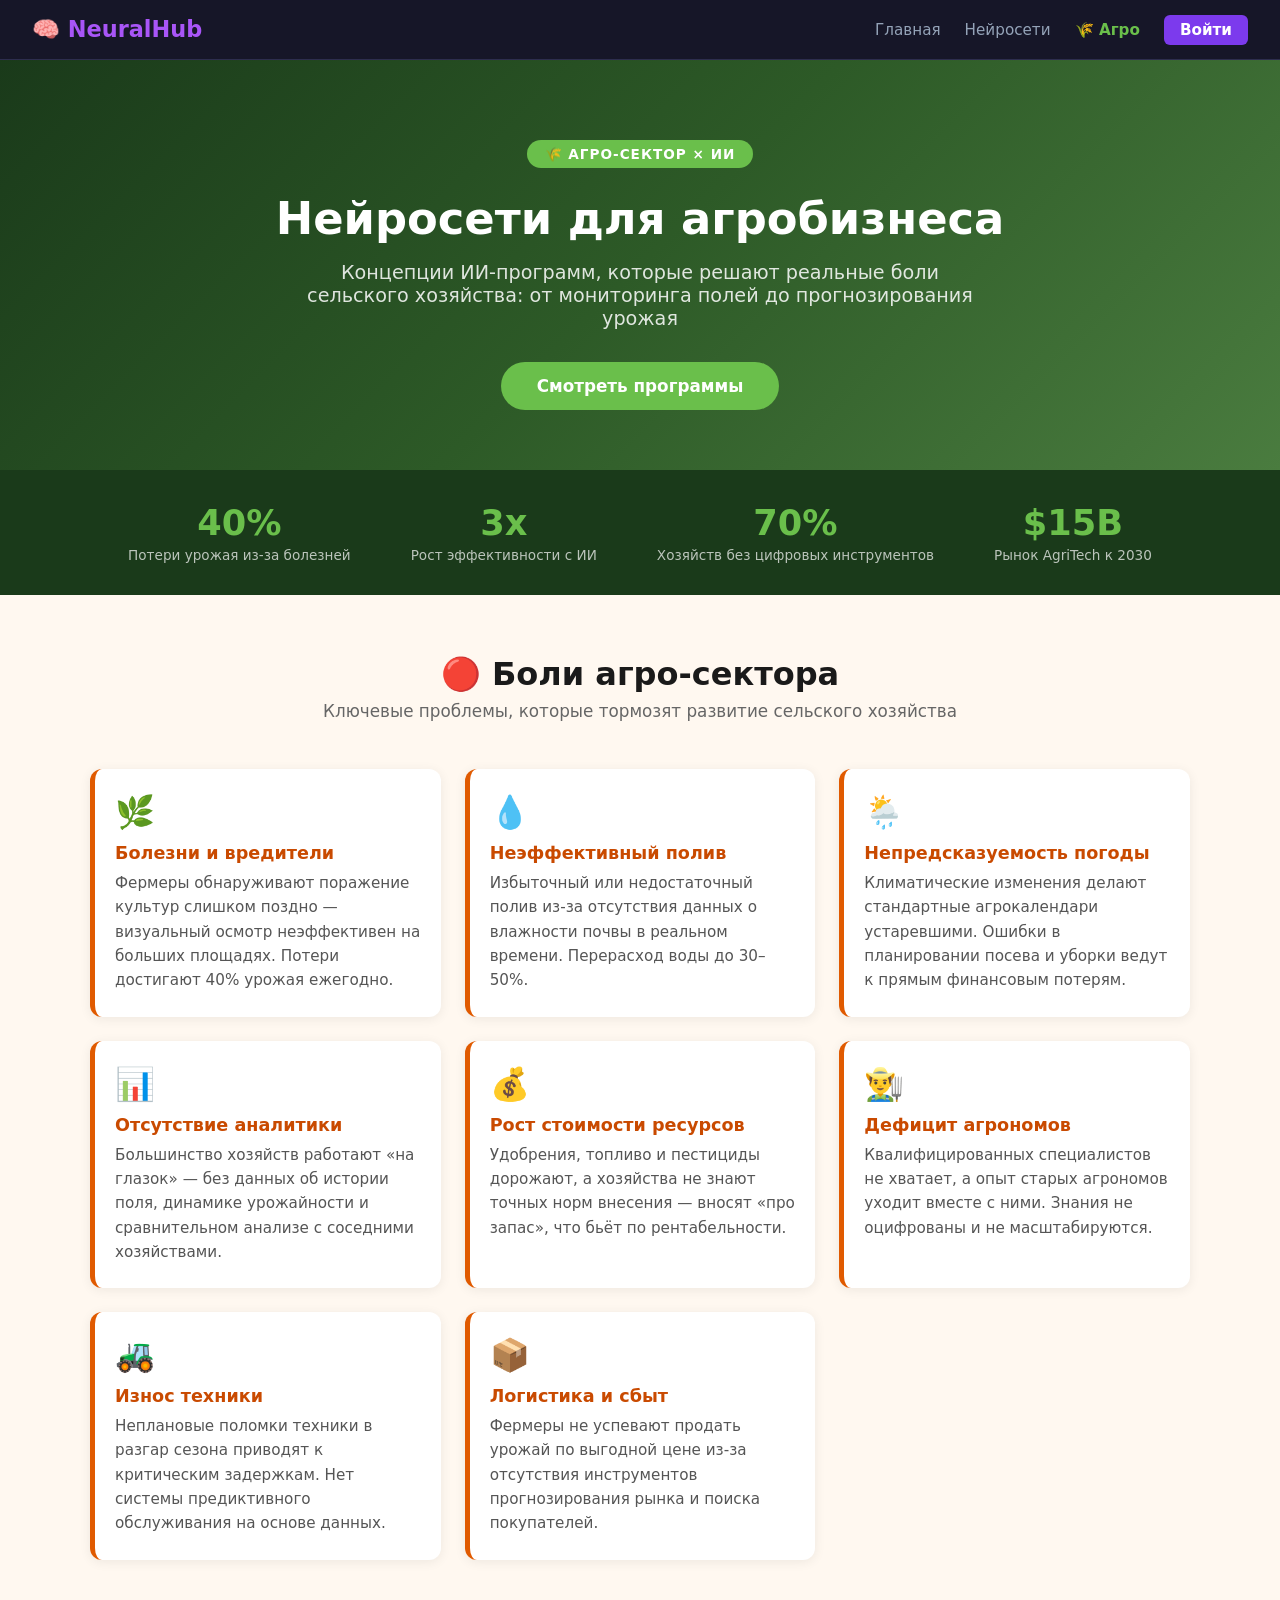
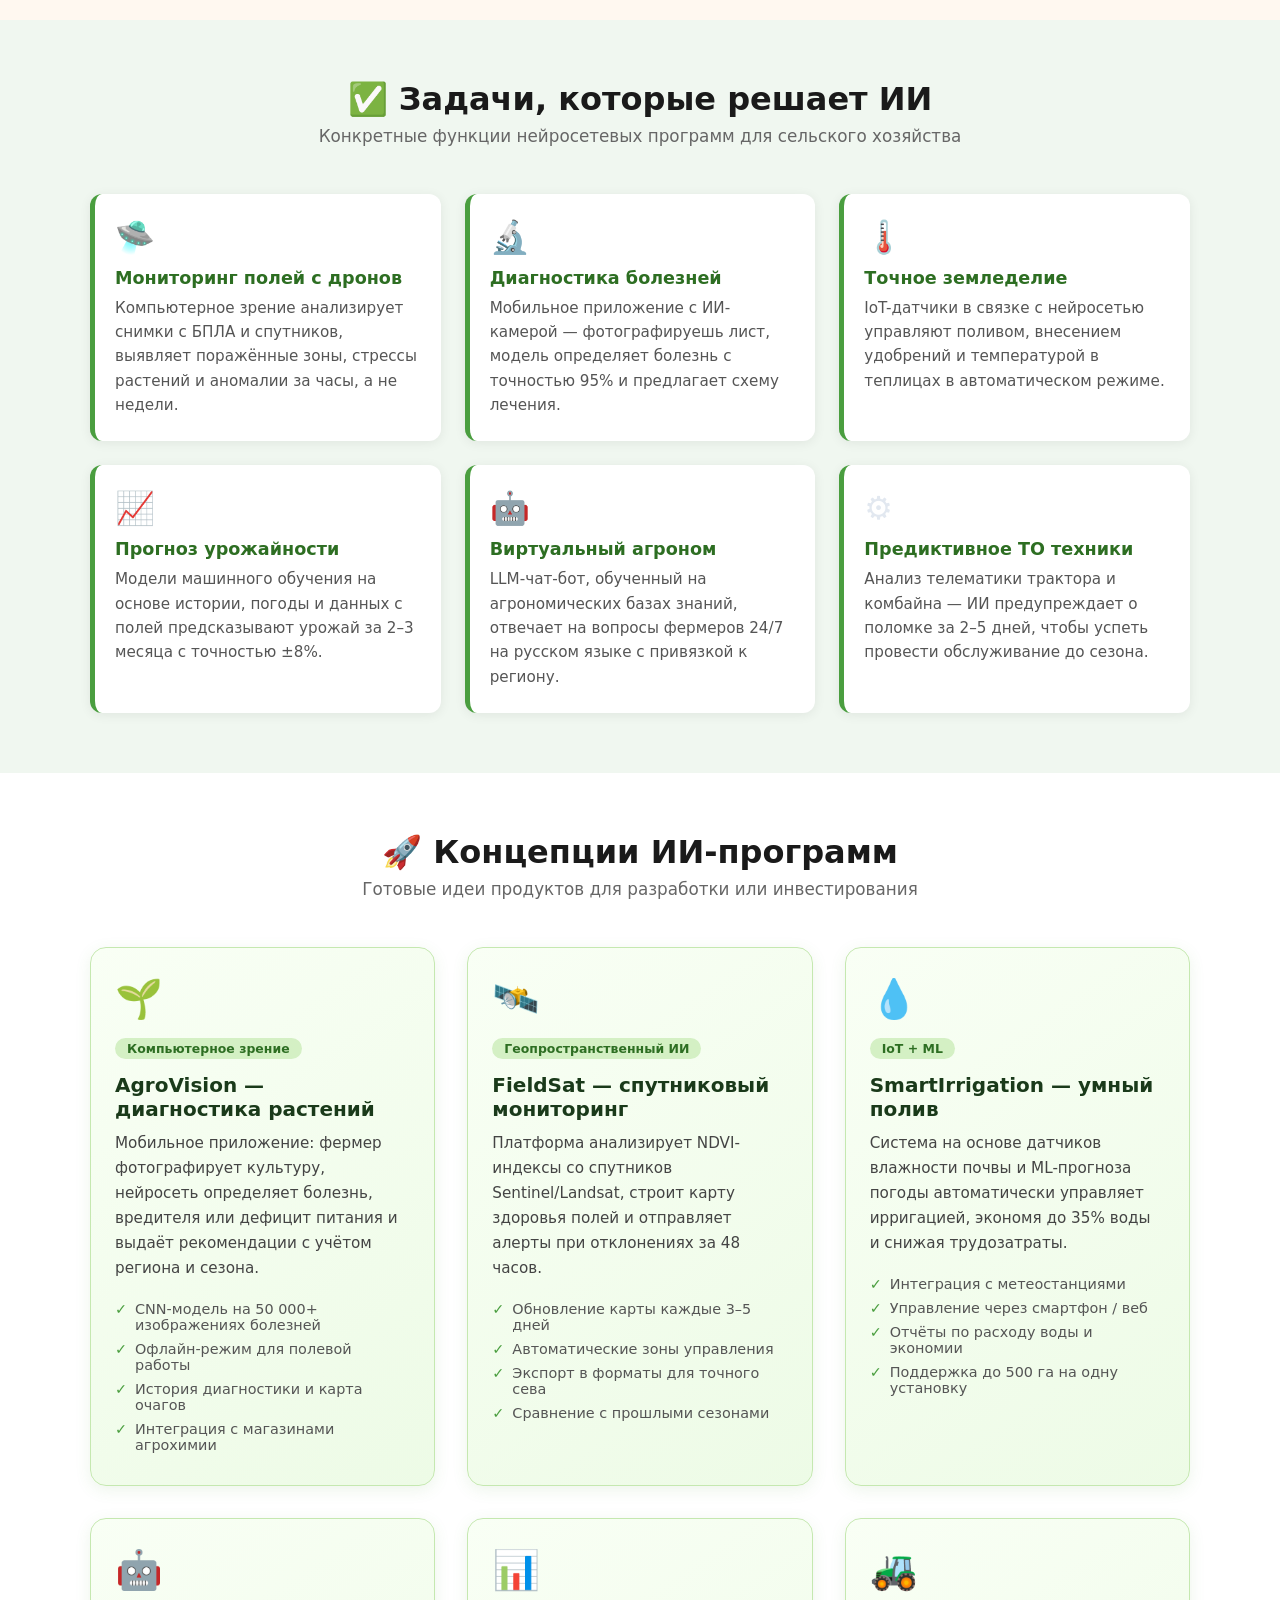
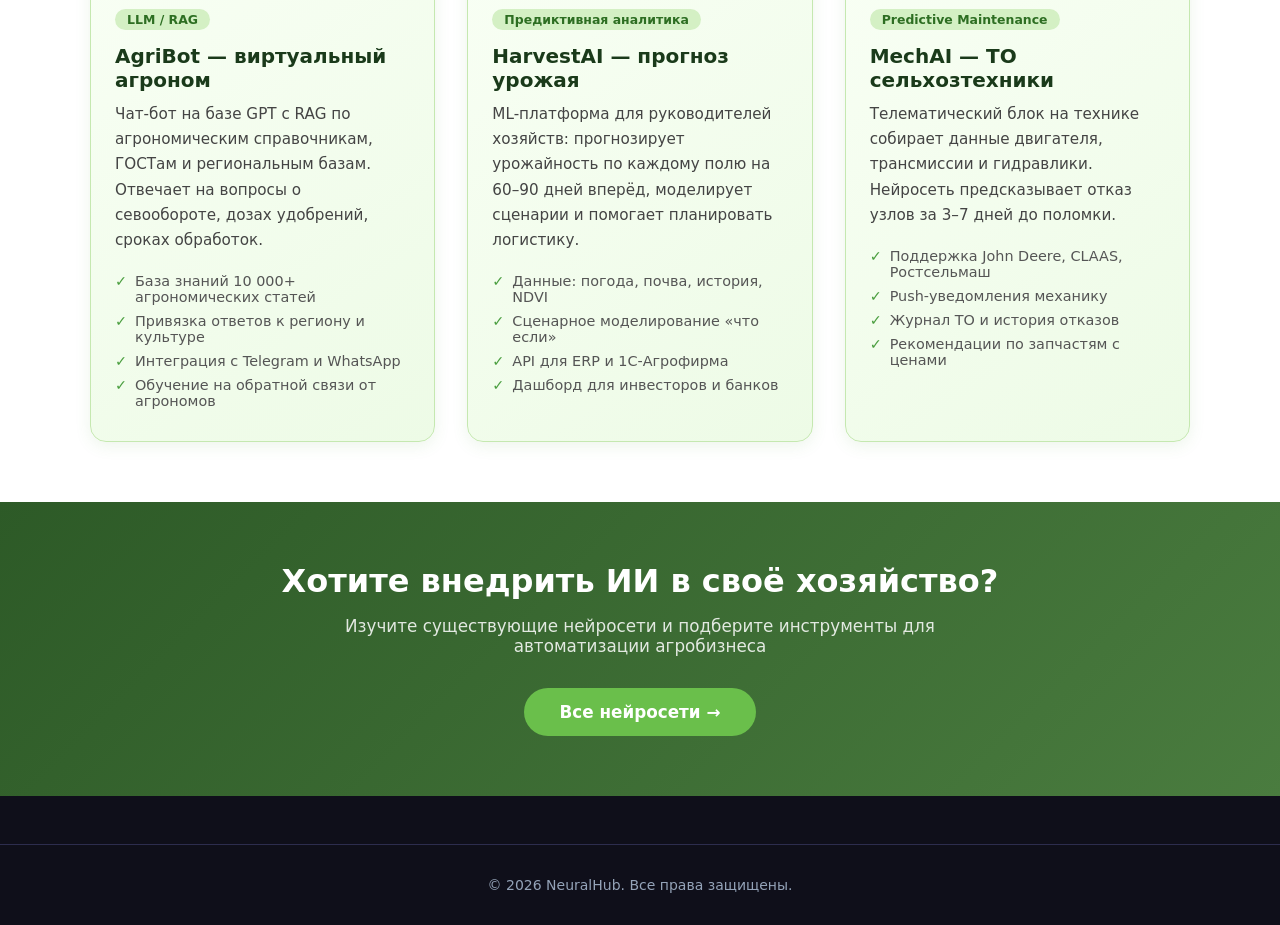
==== agro.html @ 46b6e37d "feat: добавлена страница агро-сектора с концепциями программ, болями и задачами" ====
<!DOCTYPE html>
<html lang="ru">
<head>
  <meta charset="UTF-8">
  <meta name="viewport" content="width=device-width, initial-scale=1.0">
  <title>Агро-сектор — ИИ-решения</title>
  <link rel="stylesheet" href="css/style.css">
  <style>
    /* ===== AGRO PAGE STYLES ===== */
    .agro-hero {
      background: linear-gradient(135deg, #1a3a1a 0%, #2d5a27 50%, #4a7c3f 100%);
      color: #fff;
      padding: 80px 20px 60px;
      text-align: center;
    }
    .agro-hero h1 { font-size: 2.8rem; margin-bottom: 16px; }
    .agro-hero p { font-size: 1.2rem; opacity: 0.85; max-width: 700px; margin: 0 auto 32px; }
    .badge-agro {
      display: inline-block;
      background: #6abf4b;
      color: #fff;
      border-radius: 20px;
      padding: 6px 18px;
      font-size: 0.85rem;
      font-weight: 600;
      margin-bottom: 24px;
      letter-spacing: 1px;
    }

    /* PAIN SECTION */
    .pain-section {
      background: #fff8f0;
      padding: 60px 20px;
    }
    .section-title {
      text-align: center;
      font-size: 2rem;
      margin-bottom: 8px;
      color: #1a1a1a;
    }
    .section-subtitle {
      text-align: center;
      color: #666;
      margin-bottom: 48px;
      font-size: 1.05rem;
    }
    .pain-grid {
      display: grid;
      grid-template-columns: repeat(auto-fit, minmax(260px, 1fr));
      gap: 24px;
      max-width: 1100px;
      margin: 0 auto;
    }
    .pain-card {
      background: #fff;
      border-left: 5px solid #e05a00;
      border-radius: 12px;
      padding: 24px 20px;
      box-shadow: 0 2px 12px rgba(0,0,0,0.07);
      transition: transform 0.2s;
    }
    .pain-card:hover { transform: translateY(-4px); }
    .pain-card .pain-icon { font-size: 2rem; margin-bottom: 12px; }
    .pain-card h3 { font-size: 1.1rem; color: #c94a00; margin-bottom: 8px; }
    .pain-card p { color: #555; font-size: 0.95rem; line-height: 1.6; }

    /* TASKS SECTION */
    .tasks-section {
      background: #f0f7f0;
      padding: 60px 20px;
    }
    .tasks-grid {
      display: grid;
      grid-template-columns: repeat(auto-fit, minmax(280px, 1fr));
      gap: 24px;
      max-width: 1100px;
      margin: 0 auto;
    }
    .task-card {
      background: #fff;
      border-left: 5px solid #4a9e3f;
      border-radius: 12px;
      padding: 24px 20px;
      box-shadow: 0 2px 12px rgba(0,0,0,0.07);
      transition: transform 0.2s;
    }
    .task-card:hover { transform: translateY(-4px); }
    .task-card .task-icon { font-size: 2rem; margin-bottom: 12px; }
    .task-card h3 { font-size: 1.1rem; color: #2d6e22; margin-bottom: 8px; }
    .task-card p { color: #555; font-size: 0.95rem; line-height: 1.6; }

    /* PROGRAMS SECTION */
    .programs-section {
      background: #fff;
      padding: 60px 20px;
    }
    .programs-grid {
      display: grid;
      grid-template-columns: repeat(auto-fit, minmax(320px, 1fr));
      gap: 32px;
      max-width: 1100px;
      margin: 0 auto;
    }
    .program-card {
      background: linear-gradient(145deg, #f9fff5, #edfbe6);
      border: 1px solid #c5e8b0;
      border-radius: 16px;
      padding: 28px 24px;
      box-shadow: 0 4px 16px rgba(74,158,63,0.1);
      transition: transform 0.2s, box-shadow 0.2s;
    }
    .program-card:hover { transform: translateY(-6px); box-shadow: 0 8px 28px rgba(74,158,63,0.18); }
    .program-card .prog-icon { font-size: 2.4rem; margin-bottom: 16px; }
    .program-card h3 { font-size: 1.25rem; color: #1a3a1a; margin-bottom: 10px; }
    .program-card .prog-tag {
      display: inline-block;
      background: #d4f0c4;
      color: #2d6e22;
      border-radius: 20px;
      padding: 3px 12px;
      font-size: 0.78rem;
      font-weight: 600;
      margin-bottom: 14px;
    }
    .program-card p { color: #444; font-size: 0.95rem; line-height: 1.65; margin-bottom: 16px; }
    .prog-features {
      list-style: none;
      padding: 0;
      margin: 0;
    }
    .prog-features li {
      color: #555;
      font-size: 0.9rem;
      padding: 4px 0;
      padding-left: 20px;
      position: relative;
    }
    .prog-features li::before {
      content: '✓';
      color: #4a9e3f;
      position: absolute;
      left: 0;
      font-weight: bold;
    }

    /* CTA */
    .agro-cta {
      background: linear-gradient(135deg, #2d5a27, #4a7c3f);
      color: #fff;
      text-align: center;
      padding: 60px 20px;
    }
    .agro-cta h2 { font-size: 2rem; margin-bottom: 16px; }
    .agro-cta p { font-size: 1.05rem; opacity: 0.85; margin-bottom: 32px; max-width: 600px; margin-left: auto; margin-right: auto; }
    .btn-agro {
      background: #6abf4b;
      color: #fff;
      padding: 14px 36px;
      border-radius: 30px;
      font-size: 1.05rem;
      font-weight: 600;
      text-decoration: none;
      transition: background 0.2s, transform 0.2s;
      display: inline-block;
    }
    .btn-agro:hover { background: #58a33b; transform: scale(1.04); }

    /* STATS BAR */
    .stats-bar {
      background: #1a3a1a;
      padding: 32px 20px;
      display: flex;
      justify-content: center;
      gap: 60px;
      flex-wrap: wrap;
    }
    .stat-item { text-align: center; color: #fff; }
    .stat-item .stat-num { font-size: 2.2rem; font-weight: 700; color: #6abf4b; }
    .stat-item .stat-label { font-size: 0.85rem; opacity: 0.7; margin-top: 4px; }
  </style>
</head>
<body>
  <nav class="navbar">
    <div class="nav-logo">🧠 NeuralHub</div>
    <div class="nav-links">
      <a href="index.html">Главная</a>
      <a href="networks.html">Нейросети</a>
      <a href="agro.html" style="color:#6abf4b;font-weight:600">🌾 Агро</a>
      <span id="nav-user-area"></span>
    </div>
  </nav>

  <!-- HERO -->
  <section class="agro-hero">
    <div class="badge-agro">🌾 АГРО-СЕКТОР × ИИ</div>
    <h1>Нейросети для агробизнеса</h1>
    <p>Концепции ИИ-программ, которые решают реальные боли сельского хозяйства: от мониторинга полей до прогнозирования урожая</p>
    <a href="#programs" class="btn-agro">Смотреть программы</a>
  </section>

  <!-- STATS -->
  <div class="stats-bar">
    <div class="stat-item">
      <div class="stat-num">40%</div>
      <div class="stat-label">Потери урожая из-за болезней</div>
    </div>
    <div class="stat-item">
      <div class="stat-num">3x</div>
      <div class="stat-label">Рост эффективности с ИИ</div>
    </div>
    <div class="stat-item">
      <div class="stat-num">70%</div>
      <div class="stat-label">Хозяйств без цифровых инструментов</div>
    </div>
    <div class="stat-item">
      <div class="stat-num">$15B</div>
      <div class="stat-label">Рынок AgriTech к 2030</div>
    </div>
  </div>

  <!-- БОЛИ СЕКТОРА -->
  <section class="pain-section">
    <h2 class="section-title">🔴 Боли агро-сектора</h2>
    <p class="section-subtitle">Ключевые проблемы, которые тормозят развитие сельского хозяйства</p>
    <div class="pain-grid">
      <div class="pain-card">
        <div class="pain-icon">🌿</div>
        <h3>Болезни и вредители</h3>
        <p>Фермеры обнаруживают поражение культур слишком поздно — визуальный осмотр неэффективен на больших площадях. Потери достигают 40% урожая ежегодно.</p>
      </div>
      <div class="pain-card">
        <div class="pain-icon">💧</div>
        <h3>Неэффективный полив</h3>
        <p>Избыточный или недостаточный полив из-за отсутствия данных о влажности почвы в реальном времени. Перерасход воды до 30–50%.</p>
      </div>
      <div class="pain-card">
        <div class="pain-icon">🌦️</div>
        <h3>Непредсказуемость погоды</h3>
        <p>Климатические изменения делают стандартные агрокалендари устаревшими. Ошибки в планировании посева и уборки ведут к прямым финансовым потерям.</p>
      </div>
      <div class="pain-card">
        <div class="pain-icon">📊</div>
        <h3>Отсутствие аналитики</h3>
        <p>Большинство хозяйств работают «на глазок» — без данных об истории поля, динамике урожайности и сравнительном анализе с соседними хозяйствами.</p>
      </div>
      <div class="pain-card">
        <div class="pain-icon">💰</div>
        <h3>Рост стоимости ресурсов</h3>
        <p>Удобрения, топливо и пестициды дорожают, а хозяйства не знают точных норм внесения — вносят «про запас», что бьёт по рентабельности.</p>
      </div>
      <div class="pain-card">
        <div class="pain-icon">👨‍🌾</div>
        <h3>Дефицит агрономов</h3>
        <p>Квалифицированных специалистов не хватает, а опыт старых агрономов уходит вместе с ними. Знания не оцифрованы и не масштабируются.</p>
      </div>
      <div class="pain-card">
        <div class="pain-icon">🚜</div>
        <h3>Износ техники</h3>
        <p>Неплановые поломки техники в разгар сезона приводят к критическим задержкам. Нет системы предиктивного обслуживания на основе данных.</p>
      </div>
      <div class="pain-card">
        <div class="pain-icon">📦</div>
        <h3>Логистика и сбыт</h3>
        <p>Фермеры не успевают продать урожай по выгодной цене из-за отсутствия инструментов прогнозирования рынка и поиска покупателей.</p>
      </div>
    </div>
  </section>

  <!-- ЗАДАЧИ -->
  <section class="tasks-section">
    <h2 class="section-title">✅ Задачи, которые решает ИИ</h2>
    <p class="section-subtitle">Конкретные функции нейросетевых программ для сельского хозяйства</p>
    <div class="tasks-grid">
      <div class="task-card">
        <div class="task-icon">🛸</div>
        <h3>Мониторинг полей с дронов</h3>
        <p>Компьютерное зрение анализирует снимки с БПЛА и спутников, выявляет поражённые зоны, стрессы растений и аномалии за часы, а не недели.</p>
      </div>
      <div class="task-card">
        <div class="task-icon">🔬</div>
        <h3>Диагностика болезней</h3>
        <p>Мобильное приложение с ИИ-камерой — фотографируешь лист, модель определяет болезнь с точностью 95% и предлагает схему лечения.</p>
      </div>
      <div class="task-card">
        <div class="task-icon">🌡️</div>
        <h3>Точное земледелие</h3>
        <p>IoT-датчики в связке с нейросетью управляют поливом, внесением удобрений и температурой в теплицах в автоматическом режиме.</p>
      </div>
      <div class="task-card">
        <div class="task-icon">📈</div>
        <h3>Прогноз урожайности</h3>
        <p>Модели машинного обучения на основе истории, погоды и данных с полей предсказывают урожай за 2–3 месяца с точностью ±8%.</p>
      </div>
      <div class="task-card">
        <div class="task-icon">🤖</div>
        <h3>Виртуальный агроном</h3>
        <p>LLM-чат-бот, обученный на агрономических базах знаний, отвечает на вопросы фермеров 24/7 на русском языке с привязкой к региону.</p>
      </div>
      <div class="task-card">
        <div class="task-icon">⚙️</div>
        <h3>Предиктивное ТО техники</h3>
        <p>Анализ телематики трактора и комбайна — ИИ предупреждает о поломке за 2–5 дней, чтобы успеть провести обслуживание до сезона.</p>
      </div>
    </div>
  </section>

  <!-- КОНЦЕПЦИИ ПРОГРАММ -->
  <section class="programs-section" id="programs">
    <h2 class="section-title">🚀 Концепции ИИ-программ</h2>
    <p class="section-subtitle">Готовые идеи продуктов для разработки или инвестирования</p>
    <div class="programs-grid">

      <div class="program-card">
        <div class="prog-icon">🌱</div>
        <span class="prog-tag">Компьютерное зрение</span>
        <h3>AgroVision — диагностика растений</h3>
        <p>Мобильное приложение: фермер фотографирует культуру, нейросеть определяет болезнь, вредителя или дефицит питания и выдаёт рекомендации с учётом региона и сезона.</p>
        <ul class="prog-features">
          <li>CNN-модель на 50 000+ изображениях болезней</li>
          <li>Офлайн-режим для полевой работы</li>
          <li>История диагностики и карта очагов</li>
          <li>Интеграция с магазинами агрохимии</li>
        </ul>
      </div>

      <div class="program-card">
        <div class="prog-icon">🛰️</div>
        <span class="prog-tag">Геопространственный ИИ</span>
        <h3>FieldSat — спутниковый мониторинг</h3>
        <p>Платформа анализирует NDVI-индексы со спутников Sentinel/Landsat, строит карту здоровья полей и отправляет алерты при отклонениях за 48 часов.</p>
        <ul class="prog-features">
          <li>Обновление карты каждые 3–5 дней</li>
          <li>Автоматические зоны управления</li>
          <li>Экспорт в форматы для точного сева</li>
          <li>Сравнение с прошлыми сезонами</li>
        </ul>
      </div>

      <div class="program-card">
        <div class="prog-icon">💧</div>
        <span class="prog-tag">IoT + ML</span>
        <h3>SmartIrrigation — умный полив</h3>
        <p>Система на основе датчиков влажности почвы и ML-прогноза погоды автоматически управляет ирригацией, экономя до 35% воды и снижая трудозатраты.</p>
        <ul class="prog-features">
          <li>Интеграция с метеостанциями</li>
          <li>Управление через смартфон / веб</li>
          <li>Отчёты по расходу воды и экономии</li>
          <li>Поддержка до 500 га на одну установку</li>
        </ul>
      </div>

      <div class="program-card">
        <div class="prog-icon">🤖</div>
        <span class="prog-tag">LLM / RAG</span>
        <h3>AgriBot — виртуальный агроном</h3>
        <p>Чат-бот на базе GPT с RAG по агрономическим справочникам, ГОСТам и региональным базам. Отвечает на вопросы о севообороте, дозах удобрений, сроках обработок.</p>
        <ul class="prog-features">
          <li>База знаний 10 000+ агрономических статей</li>
          <li>Привязка ответов к региону и культуре</li>
          <li>Интеграция с Telegram и WhatsApp</li>
          <li>Обучение на обратной связи от агрономов</li>
        </ul>
      </div>

      <div class="program-card">
        <div class="prog-icon">📊</div>
        <span class="prog-tag">Предиктивная аналитика</span>
        <h3>HarvestAI — прогноз урожая</h3>
        <p>ML-платформа для руководителей хозяйств: прогнозирует урожайность по каждому полю на 60–90 дней вперёд, моделирует сценарии и помогает планировать логистику.</p>
        <ul class="prog-features">
          <li>Данные: погода, почва, история, NDVI</li>
          <li>Сценарное моделирование «что если»</li>
          <li>API для ERP и 1С-Агрофирма</li>
          <li>Дашборд для инвесторов и банков</li>
        </ul>
      </div>

      <div class="program-card">
        <div class="prog-icon">🚜</div>
        <span class="prog-tag">Predictive Maintenance</span>
        <h3>MechAI — ТО сельхозтехники</h3>
        <p>Телематический блок на технике собирает данные двигателя, трансмиссии и гидравлики. Нейросеть предсказывает отказ узлов за 3–7 дней до поломки.</p>
        <ul class="prog-features">
          <li>Поддержка John Deere, CLAAS, Ростсельмаш</li>
          <li>Push-уведомления механику</li>
          <li>Журнал ТО и история отказов</li>
          <li>Рекомендации по запчастям с ценами</li>
        </ul>
      </div>

    </div>
  </section>

  <!-- CTA -->
  <section class="agro-cta">
    <h2>Хотите внедрить ИИ в своё хозяйство?</h2>
    <p>Изучите существующие нейросети и подберите инструменты для автоматизации агробизнеса</p>
    <a href="networks.html" class="btn-agro">Все нейросети →</a>
  </section>

  <footer>
    <p>© 2026 NeuralHub. Все права защищены.</p>
  </footer>

  <script src="js/auth.js"></script>
  <script src="js/main.js"></script>
</body>
</html>
---- css/style.css ----
* {
  margin: 0;
  padding: 0;
  box-sizing: border-box;
}

:root {
  --bg: #0f0f1a;
  --bg2: #161628;
  --card: #1e1e35;
  --accent: #7c3aed;
  --accent2: #a855f7;
  --text: #e2e8f0;
  --muted: #94a3b8;
  --border: #2d2d4e;
  --success: #22c55e;
  --danger: #ef4444;
}

body {
  background: var(--bg);
  color: var(--text);
  font-family: 'Segoe UI', system-ui, sans-serif;
  min-height: 100vh;
}

/* NAVBAR */
.navbar {
  display: flex;
  align-items: center;
  justify-content: space-between;
  padding: 1rem 2rem;
  background: var(--bg2);
  border-bottom: 1px solid var(--border);
  position: sticky;
  top: 0;
  z-index: 100;
}
.nav-logo {
  font-size: 1.4rem;
  font-weight: 700;
  color: var(--accent2);
}
.nav-links {
  display: flex;
  align-items: center;
  gap: 1.5rem;
}
.nav-links a {
  color: var(--muted);
  text-decoration: none;
  font-size: 0.95rem;
  transition: color 0.2s;
}
.nav-links a:hover {
  color: var(--text);
}
.nav-btn {
  background: var(--accent);
  color: #fff !important;
  padding: 0.4rem 1rem;
  border-radius: 6px;
  font-weight: 600;
  text-decoration: none !important;
  transition: background 0.2s !important;
}
.nav-btn:hover {
  background: var(--accent2) !important;
}
.nav-user {
  display: flex;
  align-items: center;
  gap: 0.75rem;
}
.nav-user-name {
  color: var(--accent2);
  font-weight: 600;
}
.nav-logout {
  cursor: pointer;
  color: var(--muted);
  font-size: 0.85rem;
  background: none;
  border: 1px solid var(--border);
  padding: 0.3rem 0.7rem;
  border-radius: 5px;
  transition: all 0.2s;
}
.nav-logout:hover {
  color: var(--danger);
  border-color: var(--danger);
}

/* HERO */
.hero {
  text-align: center;
  padding: 5rem 2rem 4rem;
  background: linear-gradient(135deg, #0f0f1a 0%, #1a0a2e 100%);
}
.hero h1 {
  font-size: clamp(2rem, 5vw, 3.5rem);
  font-weight: 800;
  background: linear-gradient(90deg, var(--accent2), #38bdf8);
  -webkit-background-clip: text;
  -webkit-text-fill-color: transparent;
  margin-bottom: 1rem;
}
.hero p {
  color: var(--muted);
  font-size: 1.15rem;
  margin-bottom: 2rem;
}

/* BUTTONS */
.btn-primary {
  display: inline-block;
  background: linear-gradient(135deg, var(--accent), var(--accent2));
  color: #fff;
  padding: 0.75rem 2rem;
  border-radius: 8px;
  text-decoration: none;
  font-weight: 700;
  font-size: 1rem;
  border: none;
  cursor: pointer;
  transition: opacity 0.2s, transform 0.2s;
}
.btn-primary:hover {
  opacity: 0.9;
  transform: translateY(-1px);
}
.btn-primary.full-width {
  width: 100%;
  text-align: center;
  margin-top: 0.5rem;
}

/* FEATURES */
.features {
  display: flex;
  gap: 1.5rem;
  justify-content: center;
  flex-wrap: wrap;
  padding: 3rem 2rem;
}
.feature-card {
  background: var(--card);
  border: 1px solid var(--border);
  border-radius: 12px;
  padding: 2rem;
  text-align: center;
  width: 260px;
  transition: transform 0.2s, border-color 0.2s;
}
.feature-card:hover {
  transform: translateY(-4px);
  border-color: var(--accent);
}
.feature-card .icon {
  font-size: 2.5rem;
  display: block;
  margin-bottom: 1rem;
}
.feature-card h3 {
  margin-bottom: 0.5rem;
  font-size: 1.1rem;
}
.feature-card p {
  color: var(--muted);
  font-size: 0.9rem;
}

/* PAGE */
.page-container {
  max-width: 1200px;
  margin: 0 auto;
  padding: 2rem;
}
.page-title {
  font-size: 2rem;
  margin-bottom: 1.5rem;
  font-weight: 700;
}

/* FILTER */
.filter-bar {
  display: flex;
  gap: 0.5rem;
  flex-wrap: wrap;
  margin-bottom: 2rem;
}
.filter-btn {
  background: var(--card);
  border: 1px solid var(--border);
  color: var(--muted);
  padding: 0.4rem 1rem;
  border-radius: 20px;
  cursor: pointer;
  font-size: 0.9rem;
  transition: all 0.2s;
}
.filter-btn:hover, .filter-btn.active {
  background: var(--accent);
  border-color: var(--accent);
  color: #fff;
}

/* NETWORKS GRID */
.networks-grid {
  display: grid;
  grid-template-columns: repeat(auto-fill, minmax(300px, 1fr));
  gap: 1.5rem;
}
.network-card {
  background: var(--card);
  border: 1px solid var(--border);
  border-radius: 12px;
  padding: 1.5rem;
  transition: transform 0.2s, border-color 0.2s;
  display: flex;
  flex-direction: column;
  gap: 0.75rem;
}
.network-card:hover {
  transform: translateY(-3px);
  border-color: var(--accent);
}
.network-card-header {
  display: flex;
  align-items: center;
  gap: 0.75rem;
}
.network-icon {
  font-size: 2rem;
}
.network-name {
  font-size: 1.15rem;
  font-weight: 700;
}
.network-company {
  color: var(--muted);
  font-size: 0.8rem;
}
.network-badge {
  display: inline-block;
  padding: 0.2rem 0.6rem;
  border-radius: 20px;
  font-size: 0.75rem;
  font-weight: 600;
  align-self: flex-start;
}
.badge-llm { background: #1e3a5f; color: #60a5fa; }
.badge-image { background: #2d1b4e; color: #c084fc; }
.badge-audio { background: #1a3a2a; color: #4ade80; }
.badge-video { background: #3b1f1f; color: #f87171; }
.badge-code { background: #1e2a1e; color: #86efac; }
.network-desc {
  color: var(--muted);
  font-size: 0.9rem;
  line-height: 1.5;
}
.network-link {
  color: var(--accent2);
  text-decoration: none;
  font-size: 0.875rem;
  font-weight: 600;
  margin-top: auto;
}
.network-link:hover {
  text-decoration: underline;
}

/* AUTH */
.auth-page {
  display: flex;
  align-items: center;
  justify-content: center;
  min-height: 100vh;
  padding: 1rem;
}
.auth-container {
  background: var(--card);
  border: 1px solid var(--border);
  border-radius: 16px;
  padding: 2.5rem;
  width: 100%;
  max-width: 420px;
}
.auth-logo {
  font-size: 1.5rem;
  font-weight: 700;
  color: var(--accent2);
  text-align: center;
  margin-bottom: 1rem;
}
.auth-container h2 {
  text-align: center;
  margin-bottom: 1.5rem;
  font-size: 1.4rem;
}
.form-group {
  display: flex;
  flex-direction: column;
  gap: 0.4rem;
  margin-bottom: 1rem;
}
.form-group label {
  font-size: 0.875rem;
  color: var(--muted);
  font-weight: 600;
}
.form-group input {
  background: var(--bg2);
  border: 1px solid var(--border);
  color: var(--text);
  padding: 0.65rem 0.9rem;
  border-radius: 8px;
  font-size: 0.95rem;
  outline: none;
  transition: border-color 0.2s;
}
.form-group input:focus {
  border-color: var(--accent);
}
.auth-error {
  background: rgba(239, 68, 68, 0.1);
  border: 1px solid var(--danger);
  color: var(--danger);
  padding: 0.6rem 0.9rem;
  border-radius: 8px;
  margin-bottom: 1rem;
  font-size: 0.875rem;
}
.auth-switch {
  text-align: center;
  margin-top: 1rem;
  color: var(--muted);
  font-size: 0.875rem;
}
.auth-switch a {
  color: var(--accent2);
  text-decoration: none;
}
.auth-switch a:hover {
  text-decoration: underline;
}

/* FOOTER */
footer {
  text-align: center;
  padding: 2rem;
  color: var(--muted);
  font-size: 0.875rem;
  border-top: 1px solid var(--border);
  margin-top: 3rem;
}

@media (max-width: 600px) {
  .navbar { padding: 0.75rem 1rem; }
  .hero { padding: 3rem 1rem; }
  .page-container { padding: 1rem; }
}
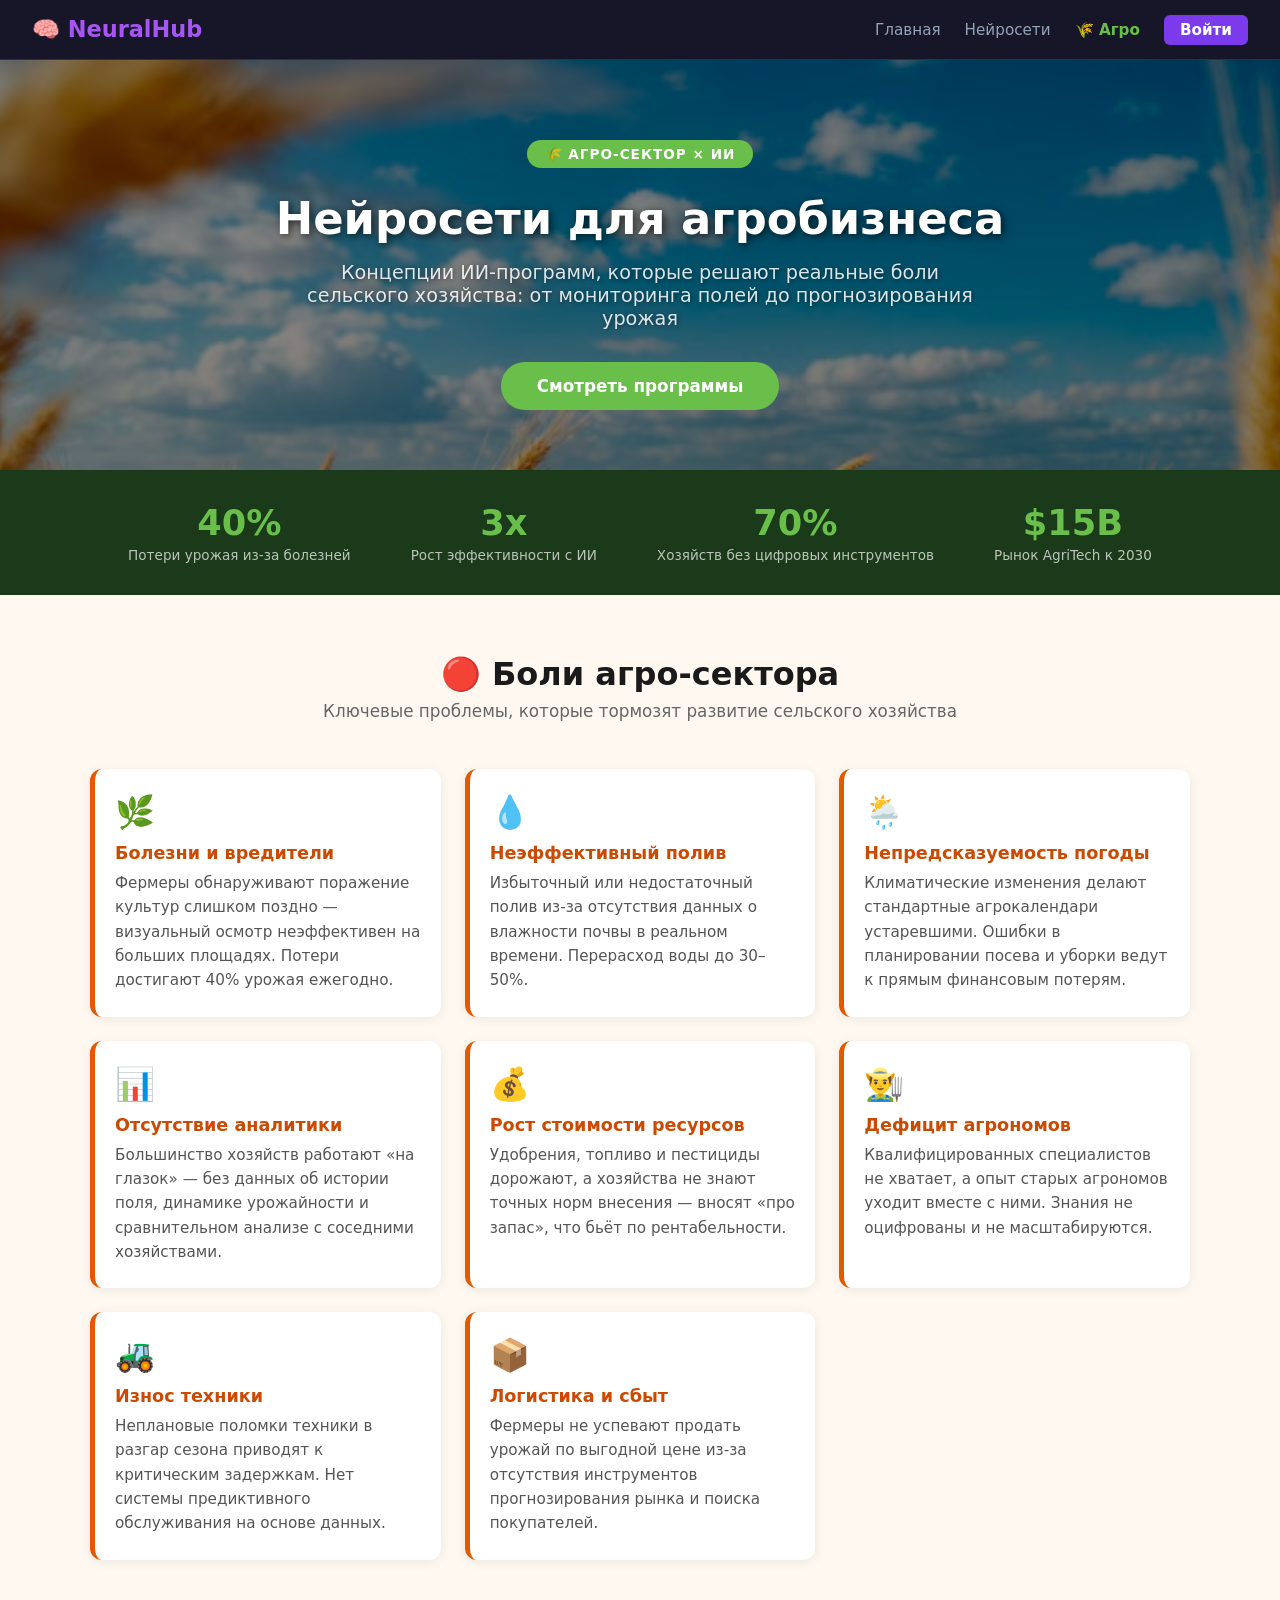
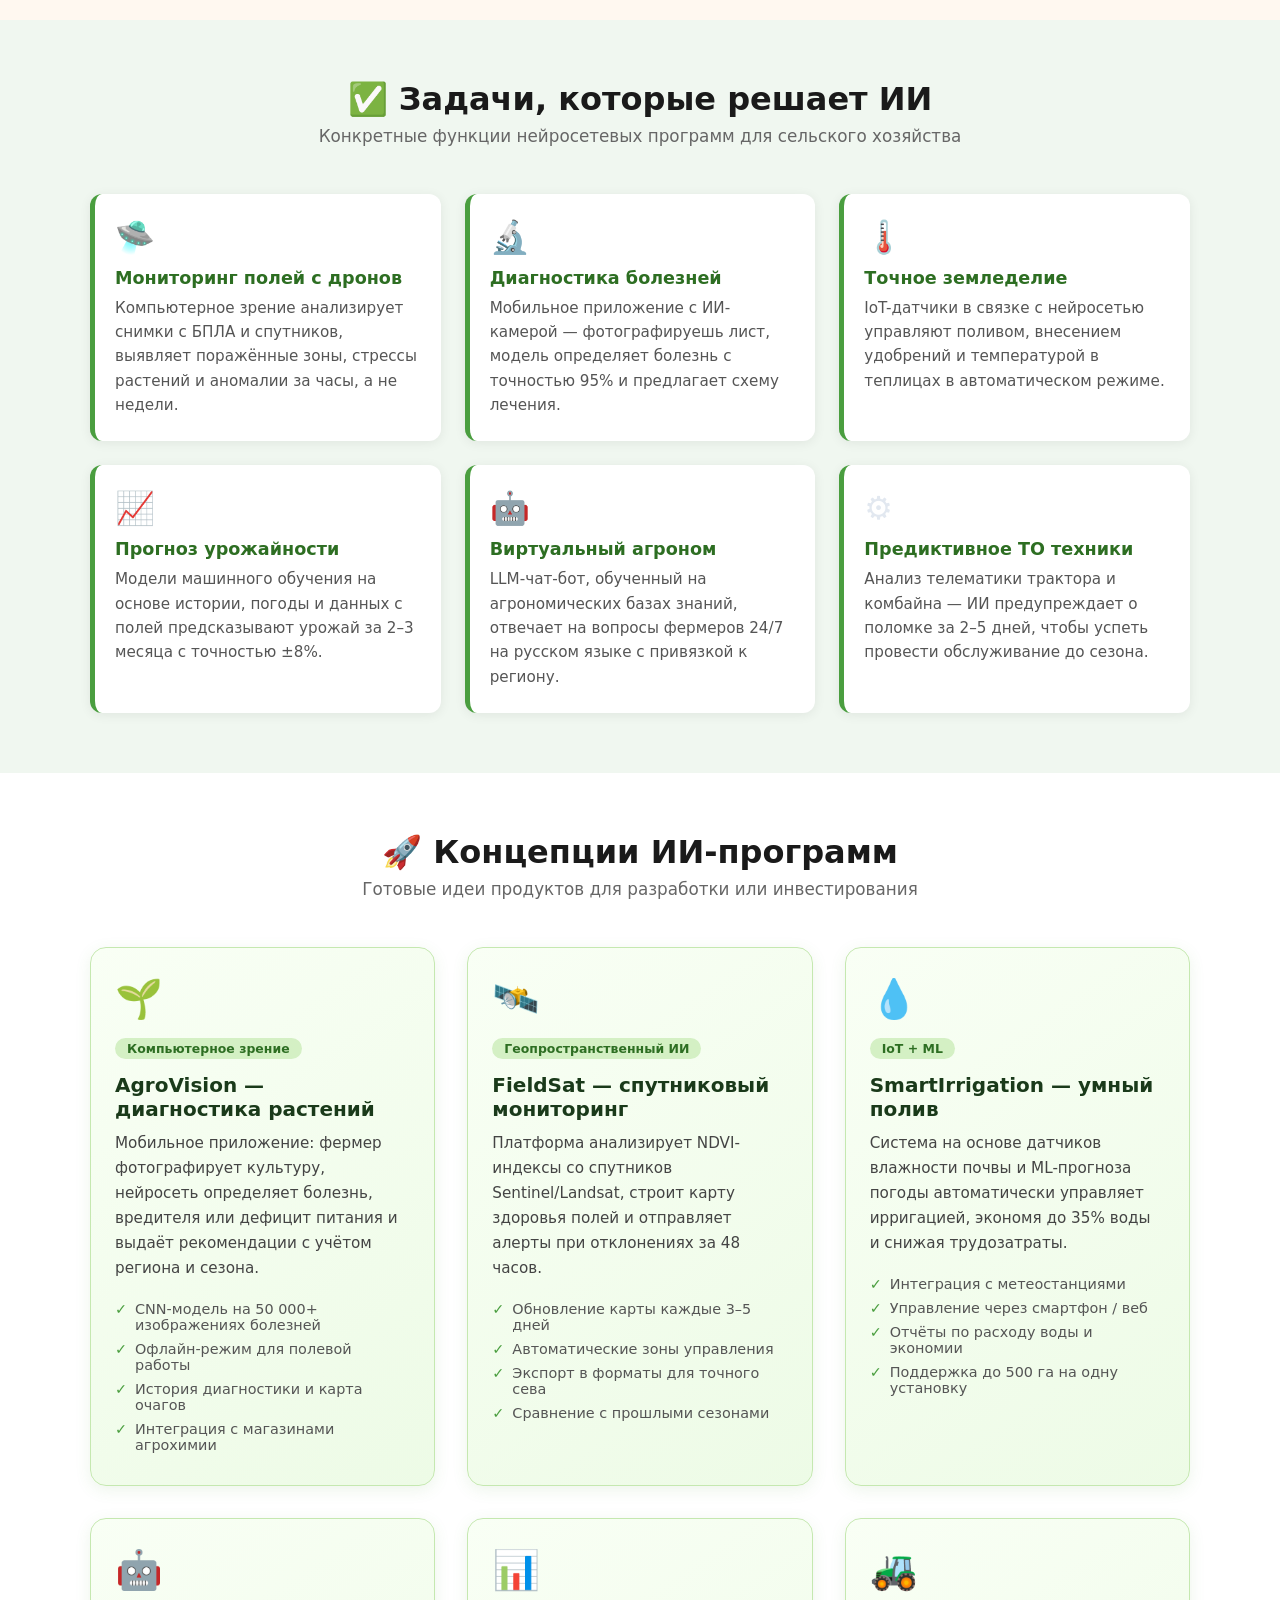
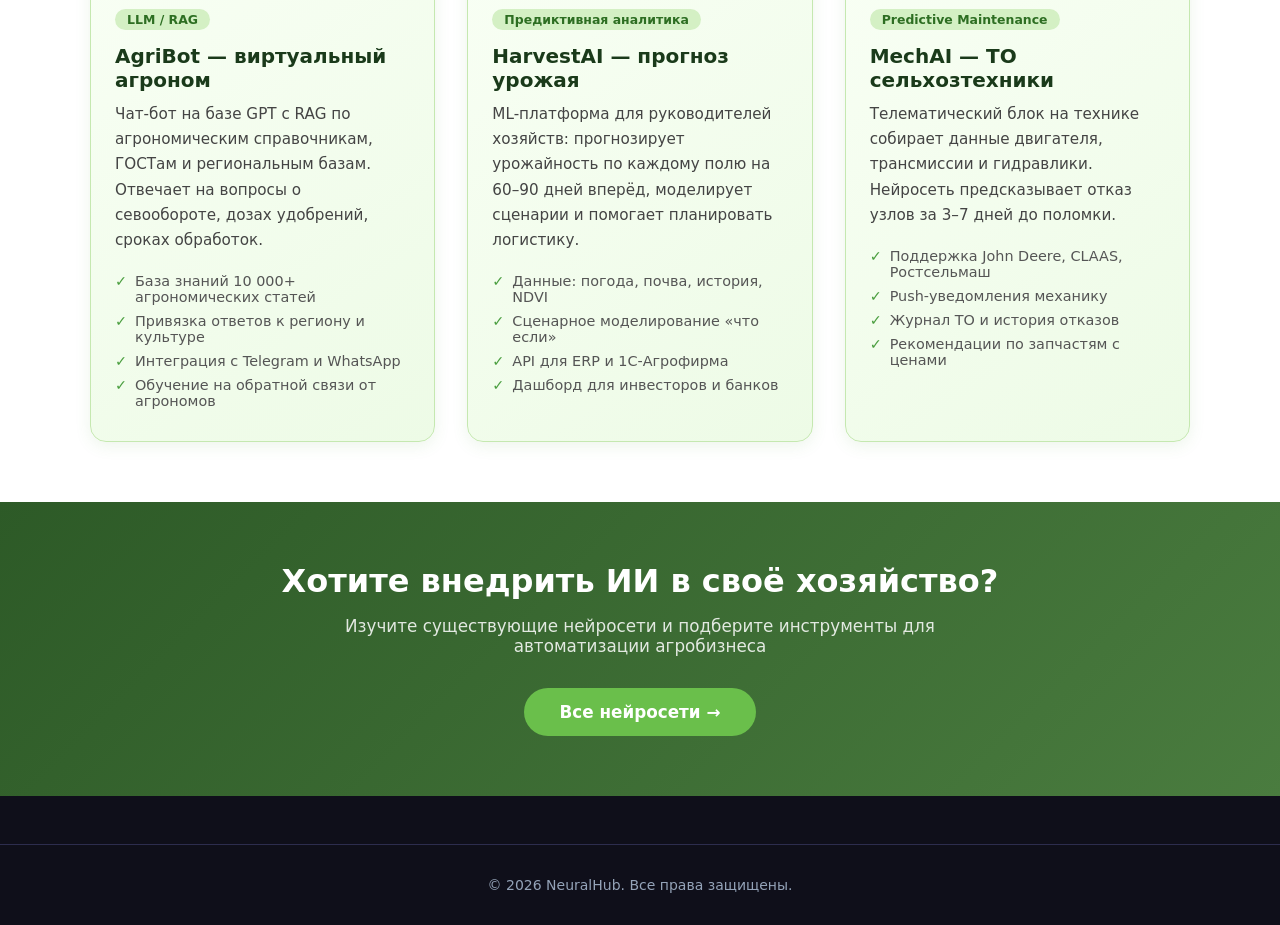
==== commit 7c2a1ef5: "feat: add wheat field hero cover image to agro page" ====
--- a/agro.html
+++ b/agro.html
@@ -8,12 +8,22 @@
   <style>
     /* ===== AGRO PAGE STYLES ===== */
     .agro-hero {
-      background: linear-gradient(135deg, #1a3a1a 0%, #2d5a27 50%, #4a7c3f 100%);
+                  background: linear-gradient(rgba(0,0,0,0.45), rgba(0,0,0,0.55)), url('golden-wheat-field-bright-blue-sky_23-2151975535.jpg.avif');
+                  background-size: cover;
+            background-position: center;
+            background-attachment: fixed;
+            min-height: 400px;
+            display: flex;
+            flex-direction: column;
+            justify-content: center;
+            align-items: center;
       color: #fff;
       padding: 80px 20px 60px;
       text-align: center;
     }
     .agro-hero h1 { font-size: 2.8rem; margin-bottom: 16px; }
+            .agro-hero h1 { text-shadow: 2px 2px 8px rgba(0,0,0,0.7); }
+        .agro-hero p { text-shadow: 1px 1px 4px rgba(0,0,0,0.5); }
     .agro-hero p { font-size: 1.2rem; opacity: 0.85; max-width: 700px; margin: 0 auto 32px; }
     .badge-agro {
       display: inline-block;
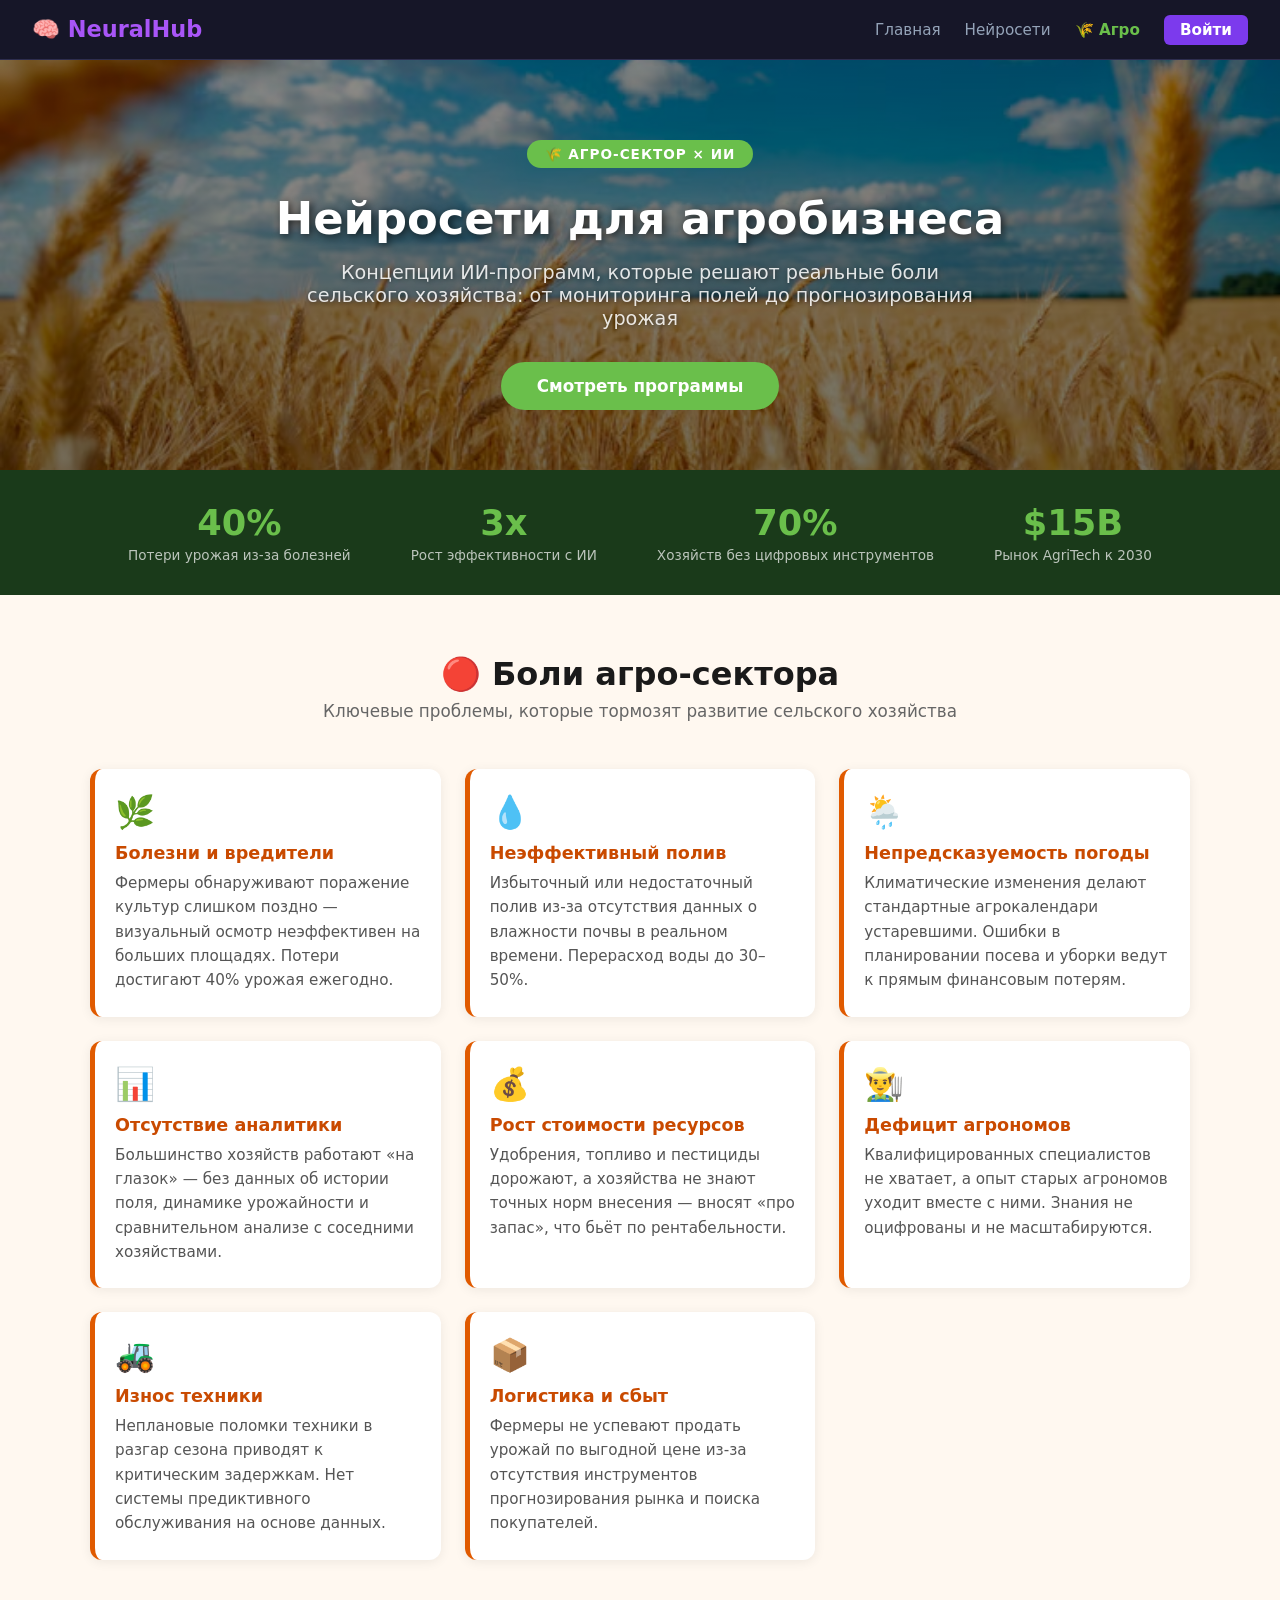
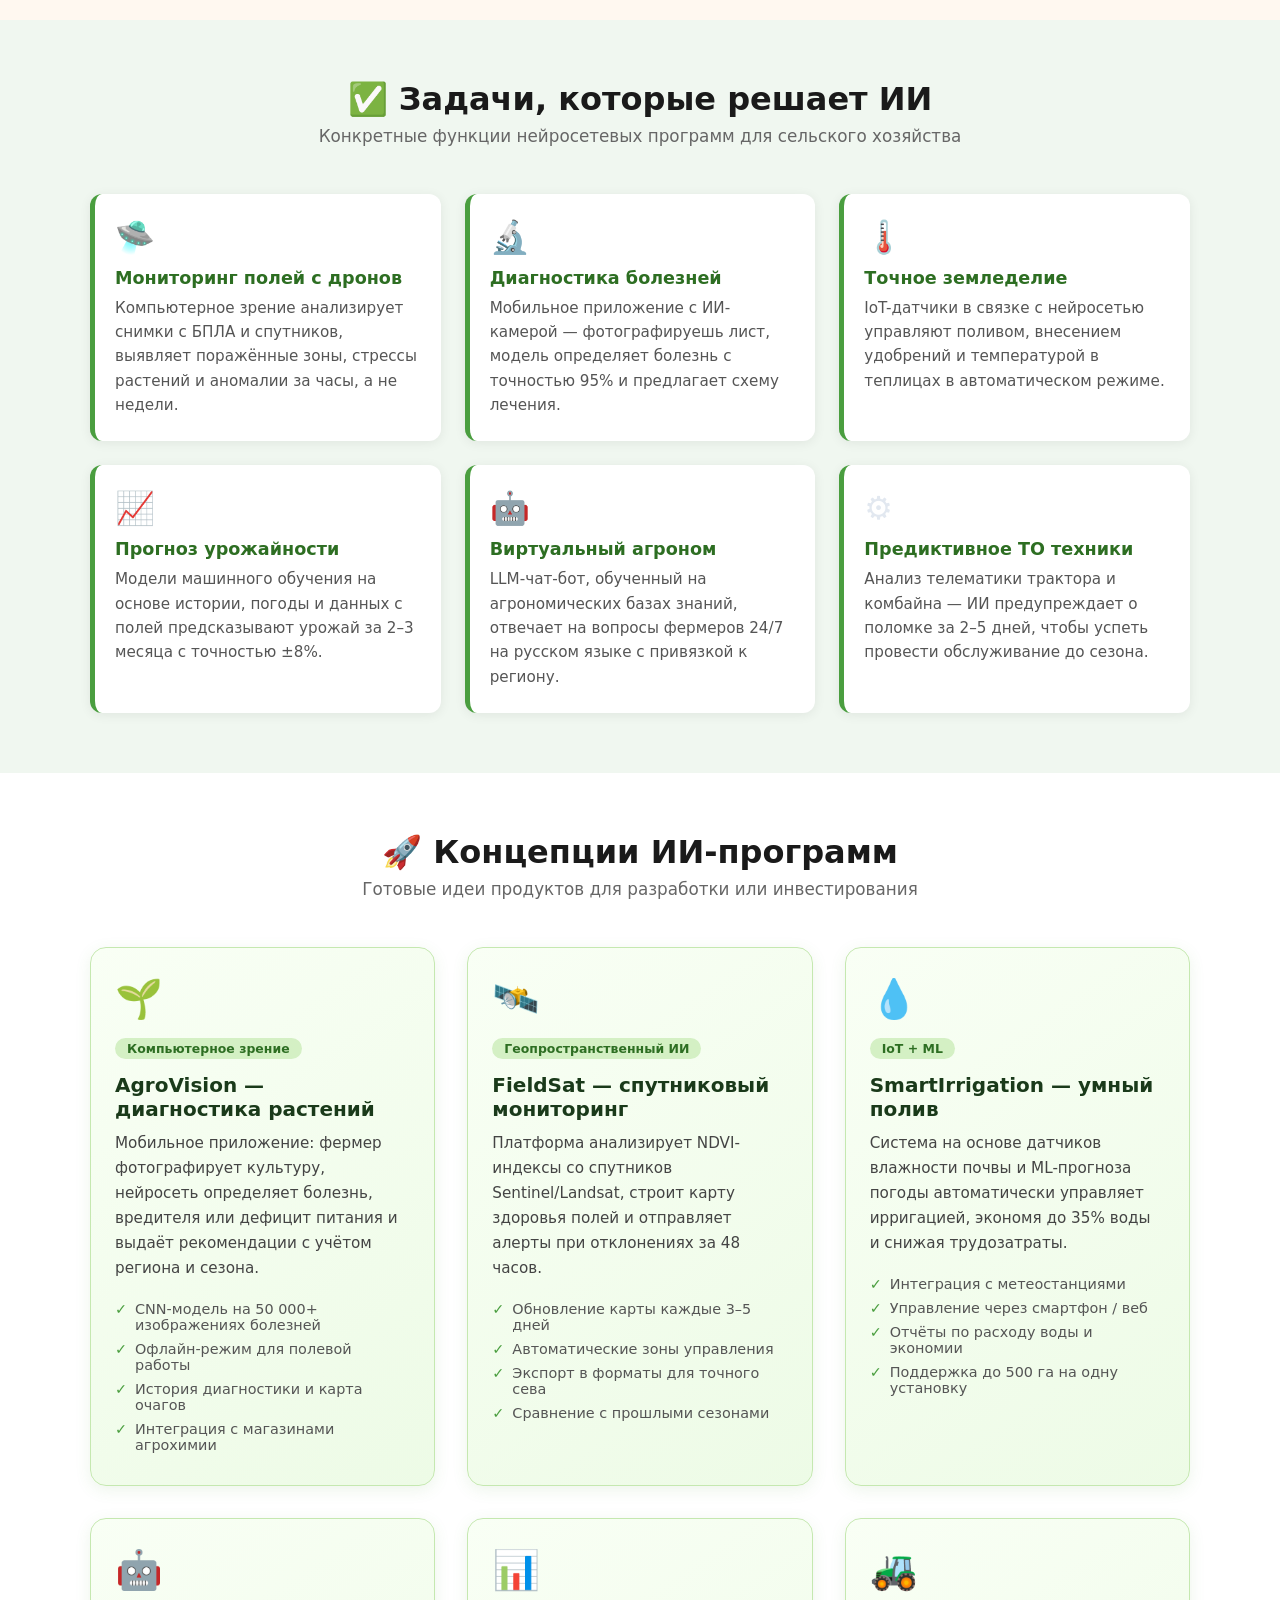
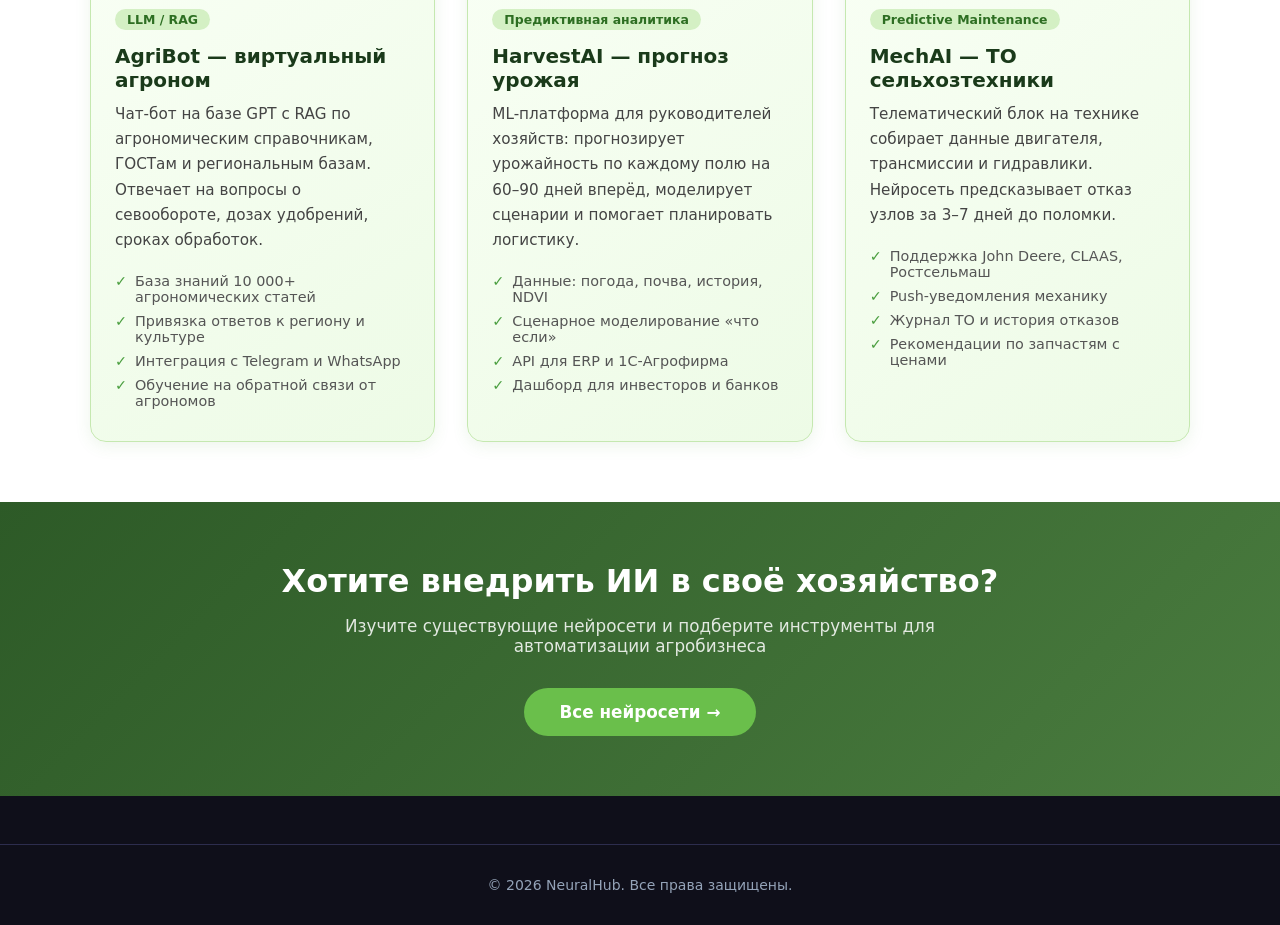
==== commit 0b13a2a1: "fix: replace background-attachment fixed with scroll for mobile compatibility" ====
--- a/agro.html
+++ b/agro.html
@@ -11,7 +11,7 @@
                   background: linear-gradient(rgba(0,0,0,0.45), rgba(0,0,0,0.55)), url('golden-wheat-field-bright-blue-sky_23-2151975535.jpg.avif');
                   background-size: cover;
             background-position: center;
-            background-attachment: fixed;
+                        background-attachment: scroll;
             min-height: 400px;
             display: flex;
             flex-direction: column;
